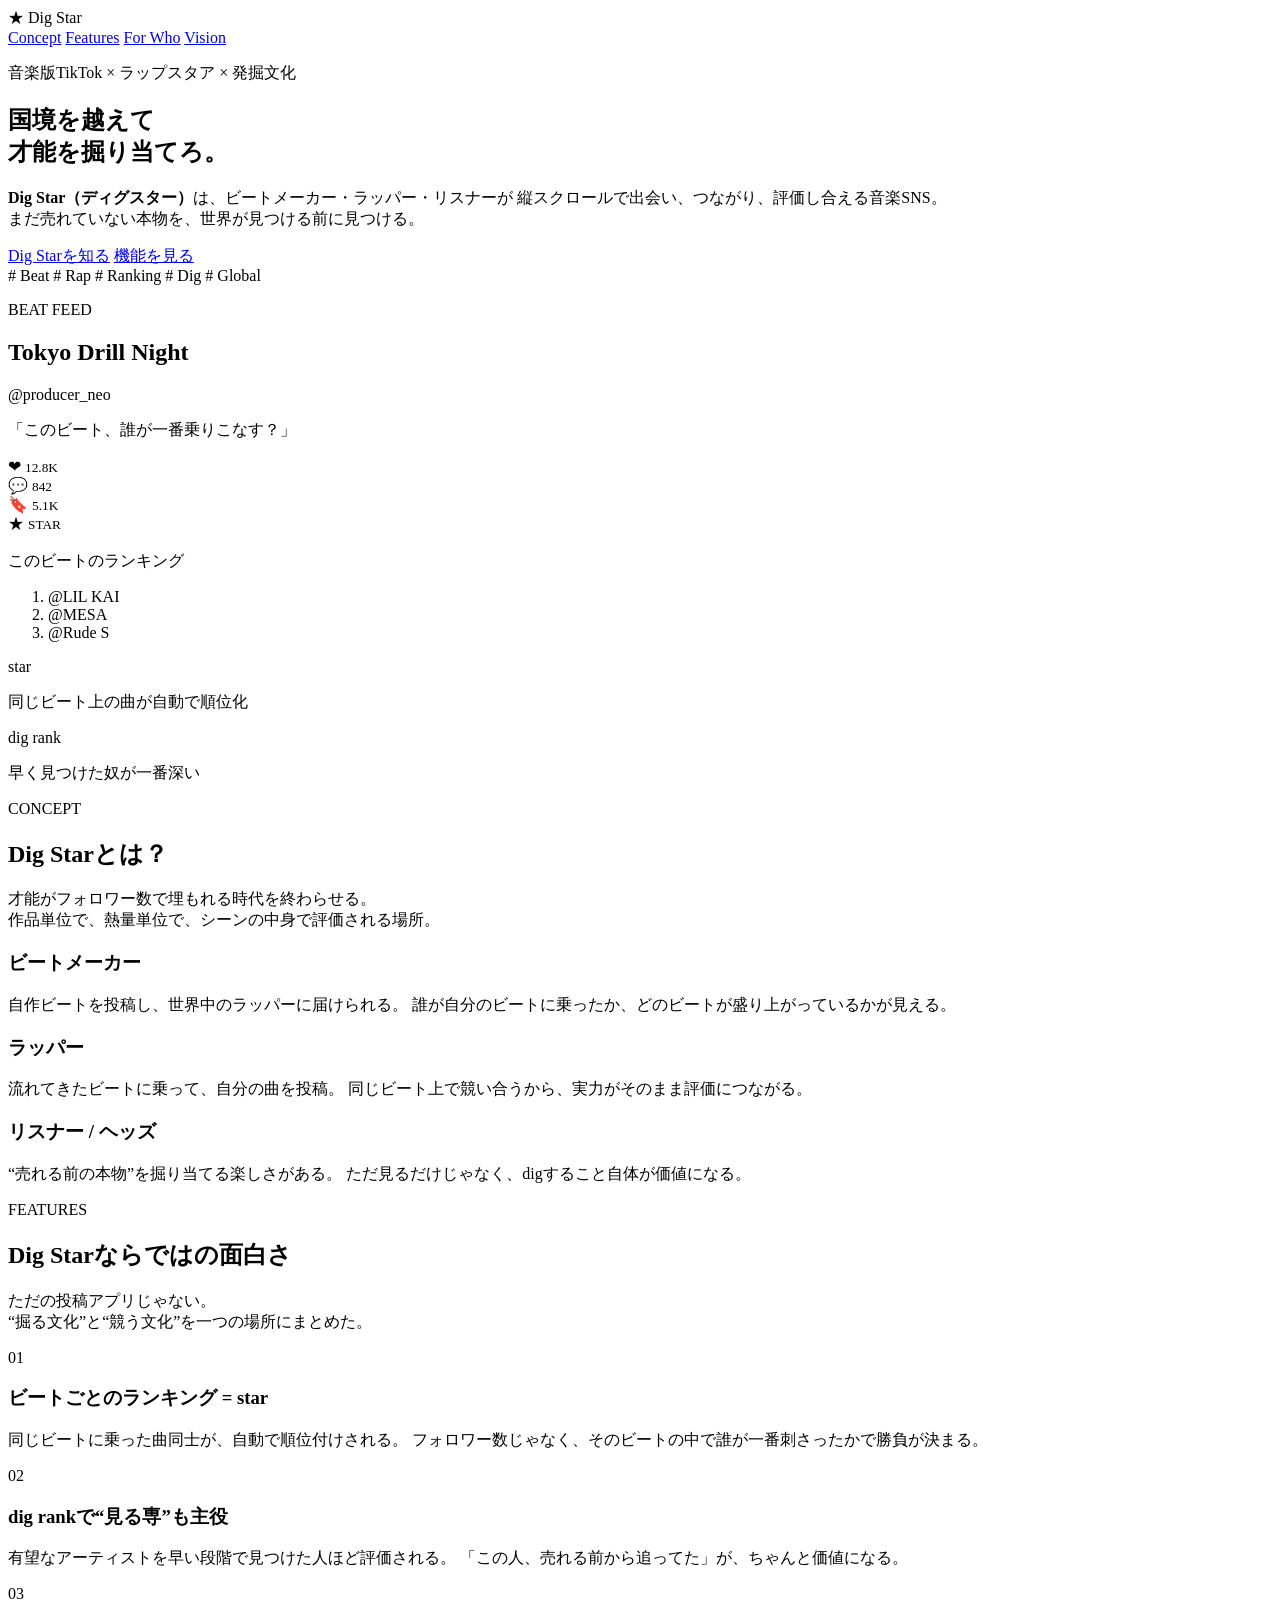
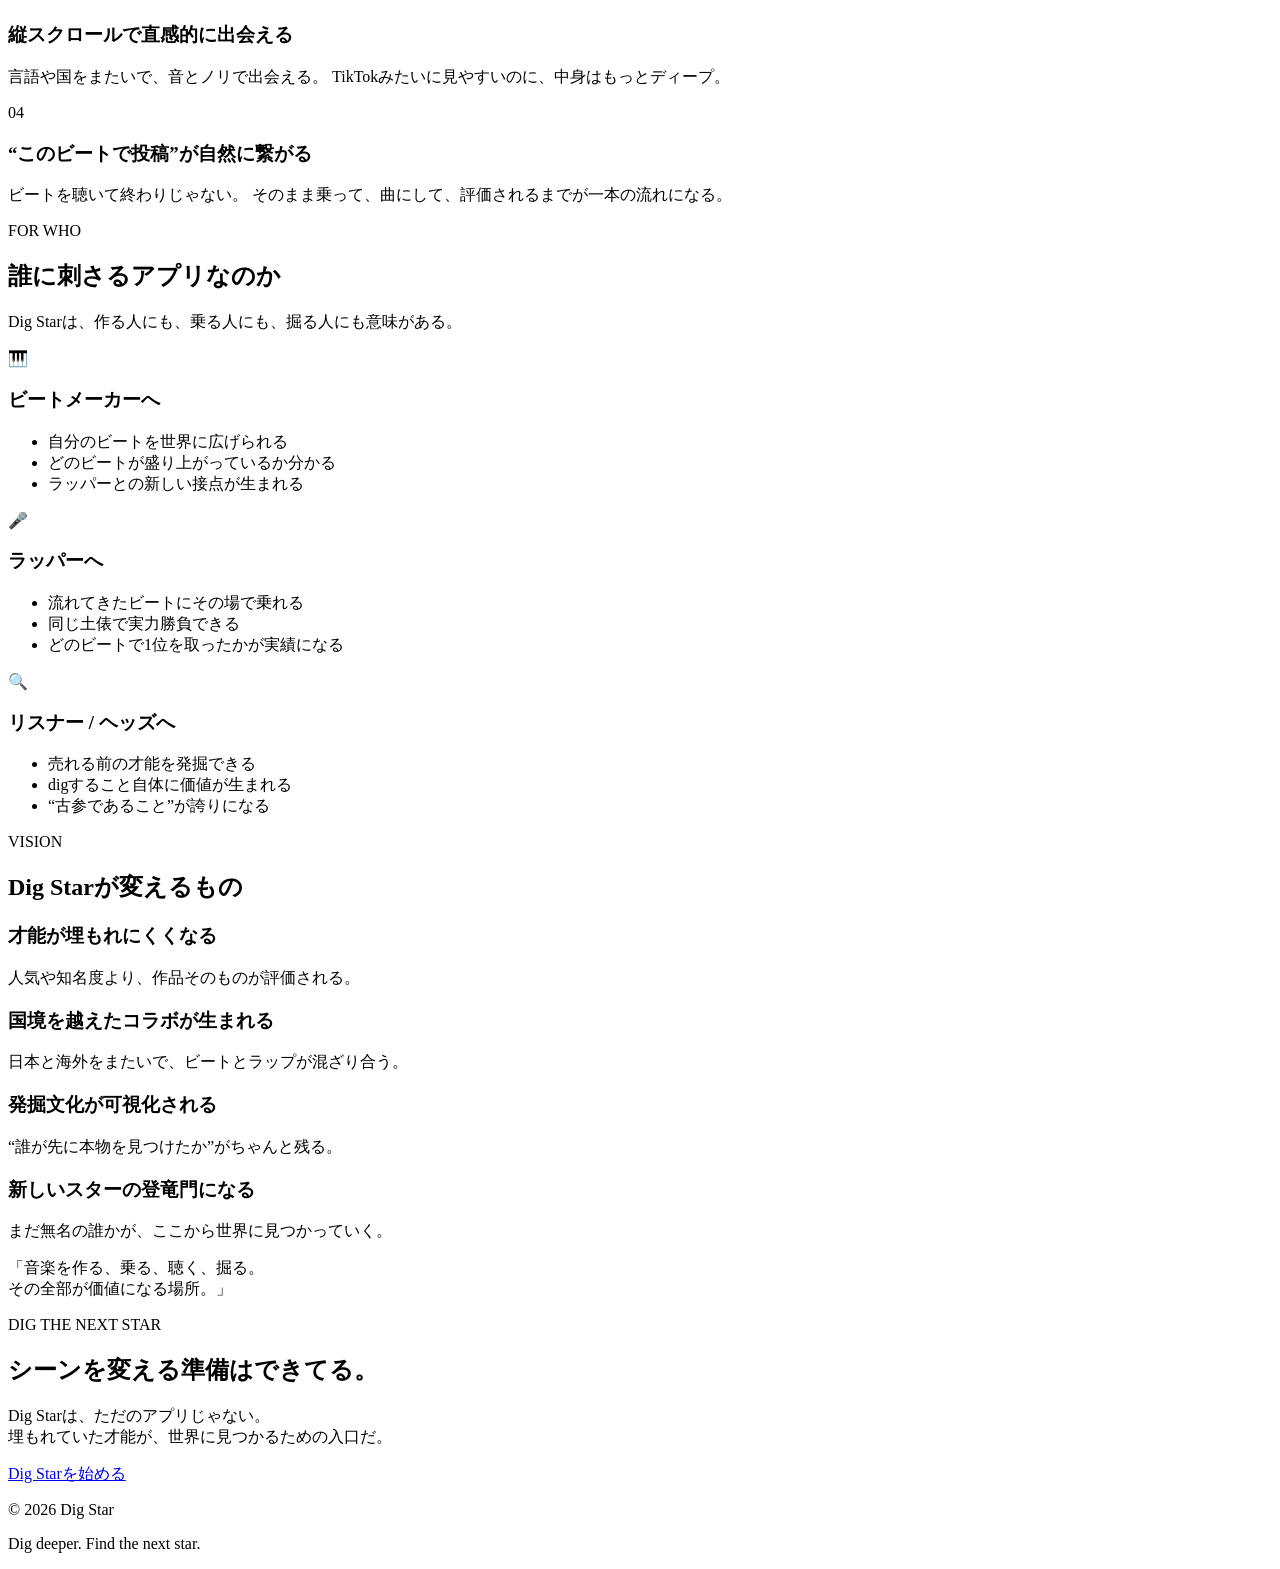
==== index.html @ 6fb7991d "Rename index to index.html" ====
<!DOCTYPE html>
<html lang="ja">
<head>
  <!-- 文字化け防止 -->
  <meta charset="UTF-8">

  <!-- スマホ表示をきれいにするためのおまじない -->
  <meta name="viewport" content="width=device-width, initial-scale=1.0">

  <!-- ブラウザのタブに表示されるタイトル -->
  <title>Dig Star | 才能を掘り当てる音楽SNS</title>

  <!-- 外部CSSファイルの読み込み -->
  <link rel="stylesheet" href="style.css">
</head>
<body>
  <!-- =========================
       背景の装飾
  ========================== -->
  <div class="background-glow glow-1"></div>
  <div class="background-glow glow-2"></div>
  <div class="background-grid"></div>

  <!-- =========================
       ヘッダー
  ========================== -->
  <header class="site-header">
    <div class="container header-inner">
      <div class="logo">
        <span class="logo-mark">★</span>
        <span class="logo-text">Dig Star</span>
      </div>

      <nav class="nav">
        <a href="#concept">Concept</a>
        <a href="#features">Features</a>
        <a href="#users">For Who</a>
        <a href="#vision">Vision</a>
      </nav>
    </div>
  </header>

  <!-- =========================
       メインビジュアル
  ========================== -->
  <main>
    <section class="hero">
      <div class="container hero-inner">
        <div class="hero-text">
          <p class="eyebrow">音楽版TikTok × ラップスタア × 発掘文化</p>

          <h1>
            国境を越えて<br>
            才能を掘り当てろ。
          </h1>

          <p class="hero-description">
            <strong>Dig Star（ディグスター）</strong>は、ビートメーカー・ラッパー・リスナーが
            縦スクロールで出会い、つながり、評価し合える音楽SNS。<br>
            まだ売れていない本物を、世界が見つける前に見つける。
          </p>

          <div class="hero-buttons">
            <a href="#concept" class="btn btn-primary">Dig Starを知る</a>
            <a href="#features" class="btn btn-secondary">機能を見る</a>
          </div>

          <div class="hero-tags">
            <span># Beat</span>
            <span># Rap</span>
            <span># Ranking</span>
            <span># Dig</span>
            <span># Global</span>
          </div>
        </div>

        <div class="hero-visual">
          <div class="phone">
            <div class="phone-top"></div>

            <div class="phone-screen">
              <div class="mock-video">
                <div class="mock-video-overlay"></div>

                <div class="mock-left">
                  <p class="mock-label">BEAT FEED</p>
                  <h2>Tokyo Drill Night</h2>
                  <p class="mock-user">@producer_neo</p>
                  <p class="mock-caption">
                    「このビート、誰が一番乗りこなす？」
                  </p>
                </div>

                <div class="mock-right">
                  <div class="mock-icon">
                    <span>❤</span>
                    <small>12.8K</small>
                  </div>
                  <div class="mock-icon">
                    <span>💬</span>
                    <small>842</small>
                  </div>
                  <div class="mock-icon">
                    <span>🔖</span>
                    <small>5.1K</small>
                  </div>
                  <div class="mock-icon rank-icon">
                    <span>★</span>
                    <small>STAR</small>
                  </div>
                </div>

                <div class="mock-bottom-card">
                  <p class="bottom-card-title">このビートのランキング</p>
                  <ol>
                    <li>@LIL KAI</li>
                    <li>@MESA</li>
                    <li>@Rude S</li>
                  </ol>
                </div>
              </div>
            </div>
          </div>

          <div class="floating-card floating-card-1">
            <p class="floating-title">star</p>
            <p class="floating-text">
              同じビート上の曲が自動で順位化
            </p>
          </div>

          <div class="floating-card floating-card-2">
            <p class="floating-title">dig rank</p>
            <p class="floating-text">
              早く見つけた奴が一番深い
            </p>
          </div>
        </div>
      </div>
    </section>

    <!-- =========================
         コンセプト
    ========================== -->
    <section class="section" id="concept">
      <div class="container">
        <div class="section-heading">
          <p class="section-kicker">CONCEPT</p>
          <h2>Dig Starとは？</h2>
          <p>
            才能がフォロワー数で埋もれる時代を終わらせる。<br>
            作品単位で、熱量単位で、シーンの中身で評価される場所。
          </p>
        </div>

        <div class="concept-grid">
          <article class="card">
            <h3>ビートメーカー</h3>
            <p>
              自作ビートを投稿し、世界中のラッパーに届けられる。
              誰が自分のビートに乗ったか、どのビートが盛り上がっているかが見える。
            </p>
          </article>

          <article class="card">
            <h3>ラッパー</h3>
            <p>
              流れてきたビートに乗って、自分の曲を投稿。
              同じビート上で競い合うから、実力がそのまま評価につながる。
            </p>
          </article>

          <article class="card">
            <h3>リスナー / ヘッズ</h3>
            <p>
              “売れる前の本物”を掘り当てる楽しさがある。
              ただ見るだけじゃなく、digすること自体が価値になる。
            </p>
          </article>
        </div>
      </div>
    </section>

    <!-- =========================
         強み
    ========================== -->
    <section class="section section-dark" id="features">
      <div class="container">
        <div class="section-heading">
          <p class="section-kicker">FEATURES</p>
          <h2>Dig Starならではの面白さ</h2>
          <p>
            ただの投稿アプリじゃない。<br>
            “掘る文化”と“競う文化”を一つの場所にまとめた。
          </p>
        </div>

        <div class="feature-list">
          <article class="feature-card">
            <div class="feature-number">01</div>
            <h3>ビートごとのランキング = star</h3>
            <p>
              同じビートに乗った曲同士が、自動で順位付けされる。
              フォロワー数じゃなく、そのビートの中で誰が一番刺さったかで勝負が決まる。
            </p>
          </article>

          <article class="feature-card">
            <div class="feature-number">02</div>
            <h3>dig rankで“見る専”も主役</h3>
            <p>
              有望なアーティストを早い段階で見つけた人ほど評価される。
              「この人、売れる前から追ってた」が、ちゃんと価値になる。
            </p>
          </article>

          <article class="feature-card">
            <div class="feature-number">03</div>
            <h3>縦スクロールで直感的に出会える</h3>
            <p>
              言語や国をまたいで、音とノリで出会える。
              TikTokみたいに見やすいのに、中身はもっとディープ。
            </p>
          </article>

          <article class="feature-card">
            <div class="feature-number">04</div>
            <h3>“このビートで投稿”が自然に繋がる</h3>
            <p>
              ビートを聴いて終わりじゃない。
              そのまま乗って、曲にして、評価されるまでが一本の流れになる。
            </p>
          </article>
        </div>
      </div>
    </section>

    <!-- =========================
         ユーザー別訴求
    ========================== -->
    <section class="section" id="users">
      <div class="container">
        <div class="section-heading">
          <p class="section-kicker">FOR WHO</p>
          <h2>誰に刺さるアプリなのか</h2>
          <p>
            Dig Starは、作る人にも、乗る人にも、掘る人にも意味がある。
          </p>
        </div>

        <div class="user-panels">
          <article class="user-panel">
            <span class="user-icon">🎹</span>
            <h3>ビートメーカーへ</h3>
            <ul>
              <li>自分のビートを世界に広げられる</li>
              <li>どのビートが盛り上がっているか分かる</li>
              <li>ラッパーとの新しい接点が生まれる</li>
            </ul>
          </article>

          <article class="user-panel">
            <span class="user-icon">🎤</span>
            <h3>ラッパーへ</h3>
            <ul>
              <li>流れてきたビートにその場で乗れる</li>
              <li>同じ土俵で実力勝負できる</li>
              <li>どのビートで1位を取ったかが実績になる</li>
            </ul>
          </article>

          <article class="user-panel">
            <span class="user-icon">🔍</span>
            <h3>リスナー / ヘッズへ</h3>
            <ul>
              <li>売れる前の才能を発掘できる</li>
              <li>digすること自体に価値が生まれる</li>
              <li>“古参であること”が誇りになる</li>
            </ul>
          </article>
        </div>
      </div>
    </section>

    <!-- =========================
         可能性
    ========================== -->
    <section class="section section-accent" id="vision">
      <div class="container">
        <div class="section-heading">
          <p class="section-kicker">VISION</p>
          <h2>Dig Starが変えるもの</h2>
        </div>

        <div class="vision-grid">
          <div class="vision-box">
            <h3>才能が埋もれにくくなる</h3>
            <p>
              人気や知名度より、作品そのものが評価される。
            </p>
          </div>

          <div class="vision-box">
            <h3>国境を越えたコラボが生まれる</h3>
            <p>
              日本と海外をまたいで、ビートとラップが混ざり合う。
            </p>
          </div>

          <div class="vision-box">
            <h3>発掘文化が可視化される</h3>
            <p>
              “誰が先に本物を見つけたか”がちゃんと残る。
            </p>
          </div>

          <div class="vision-box">
            <h3>新しいスターの登竜門になる</h3>
            <p>
              まだ無名の誰かが、ここから世界に見つかっていく。
            </p>
          </div>
        </div>

        <div class="quote-box">
          <p class="quote-text">
            「音楽を作る、乗る、聴く、掘る。<br>
            その全部が価値になる場所。」
          </p>
        </div>
      </div>
    </section>

    <!-- =========================
         最後の訴求
    ========================== -->
    <section class="section final-cta">
      <div class="container final-cta-inner">
        <p class="section-kicker">DIG THE NEXT STAR</p>
        <h2>シーンを変える準備はできてる。</h2>
        <p>
          Dig Starは、ただのアプリじゃない。<br>
          埋もれていた才能が、世界に見つかるための入口だ。
        </p>

        <a href="#" class="btn btn-primary btn-large">Dig Starを始める</a>
      </div>
    </section>
  </main>

  <!-- =========================
       フッター
  ========================== -->
  <footer class="site-footer">
    <div class="container footer-inner">
      <p>© 2026 Dig Star</p>
      <p>Dig deeper. Find the next star.</p>
    </div>
  </footer>
</body>
</html>
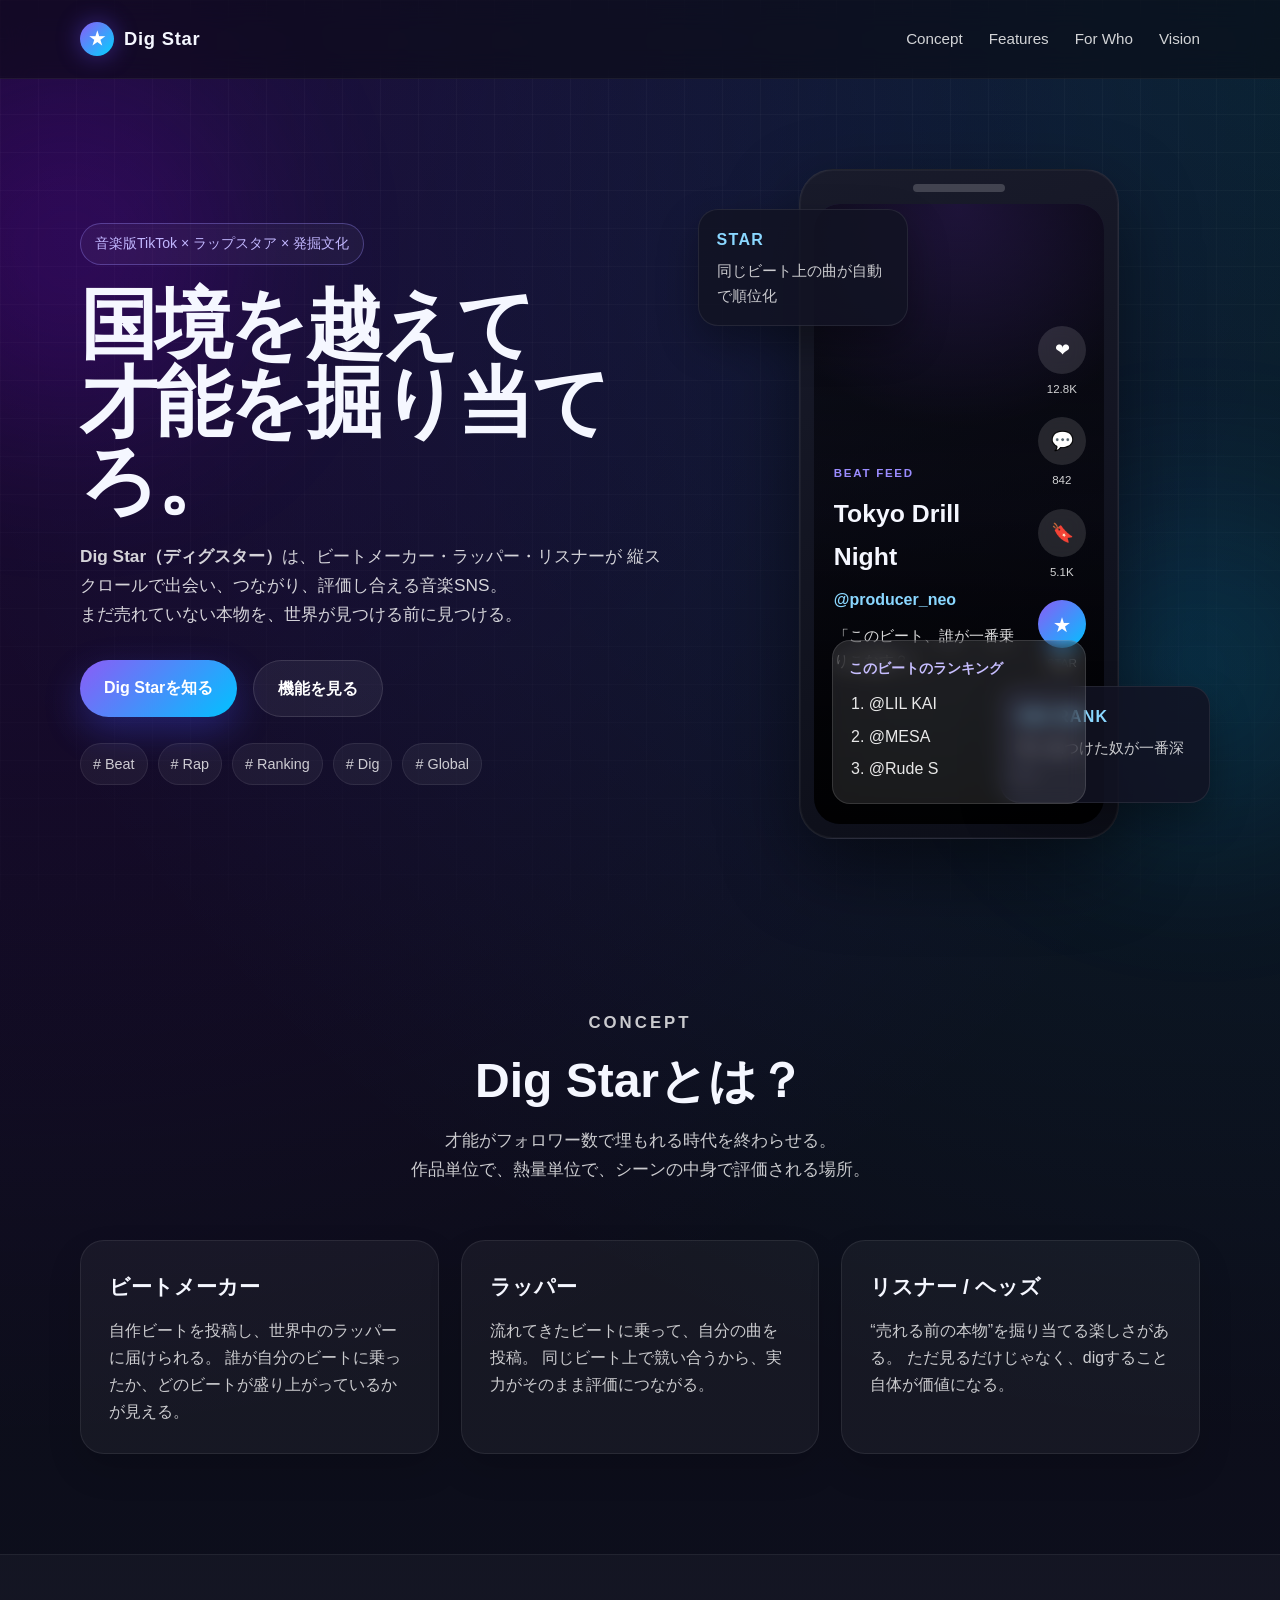
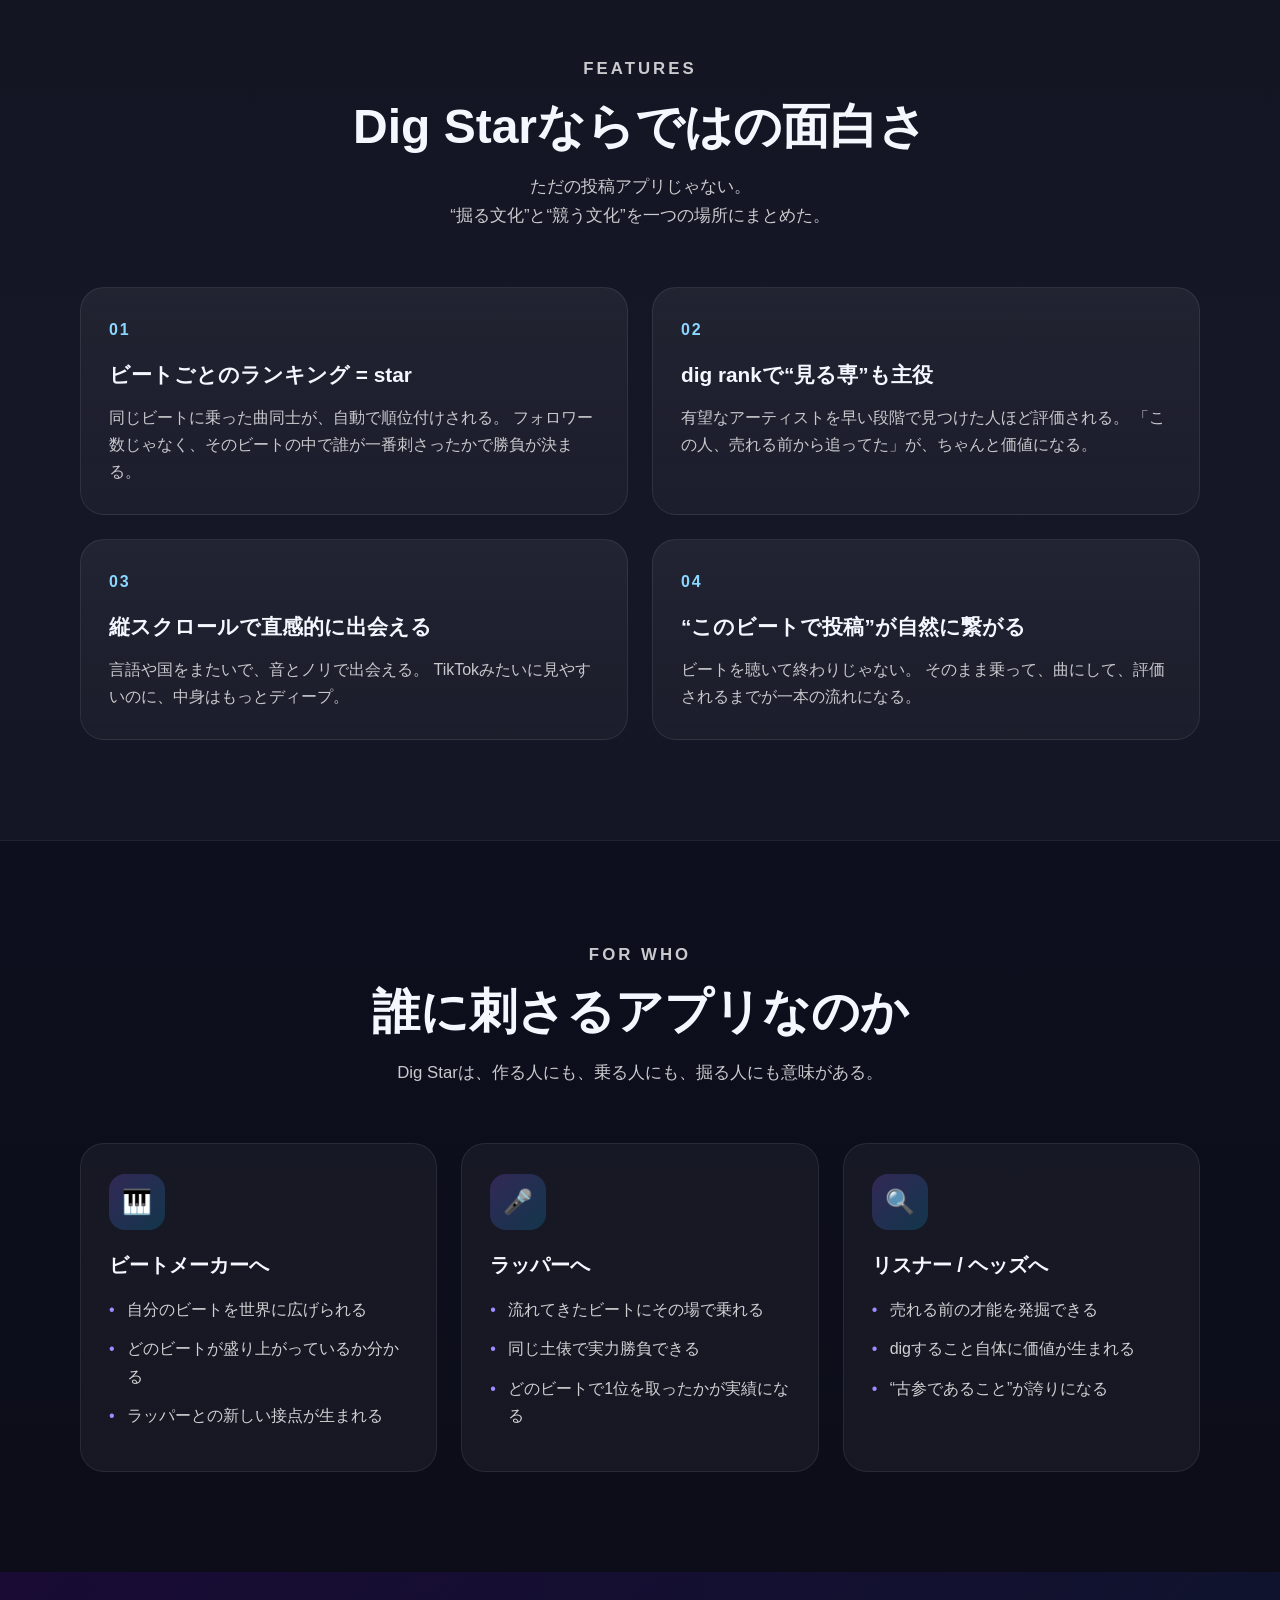
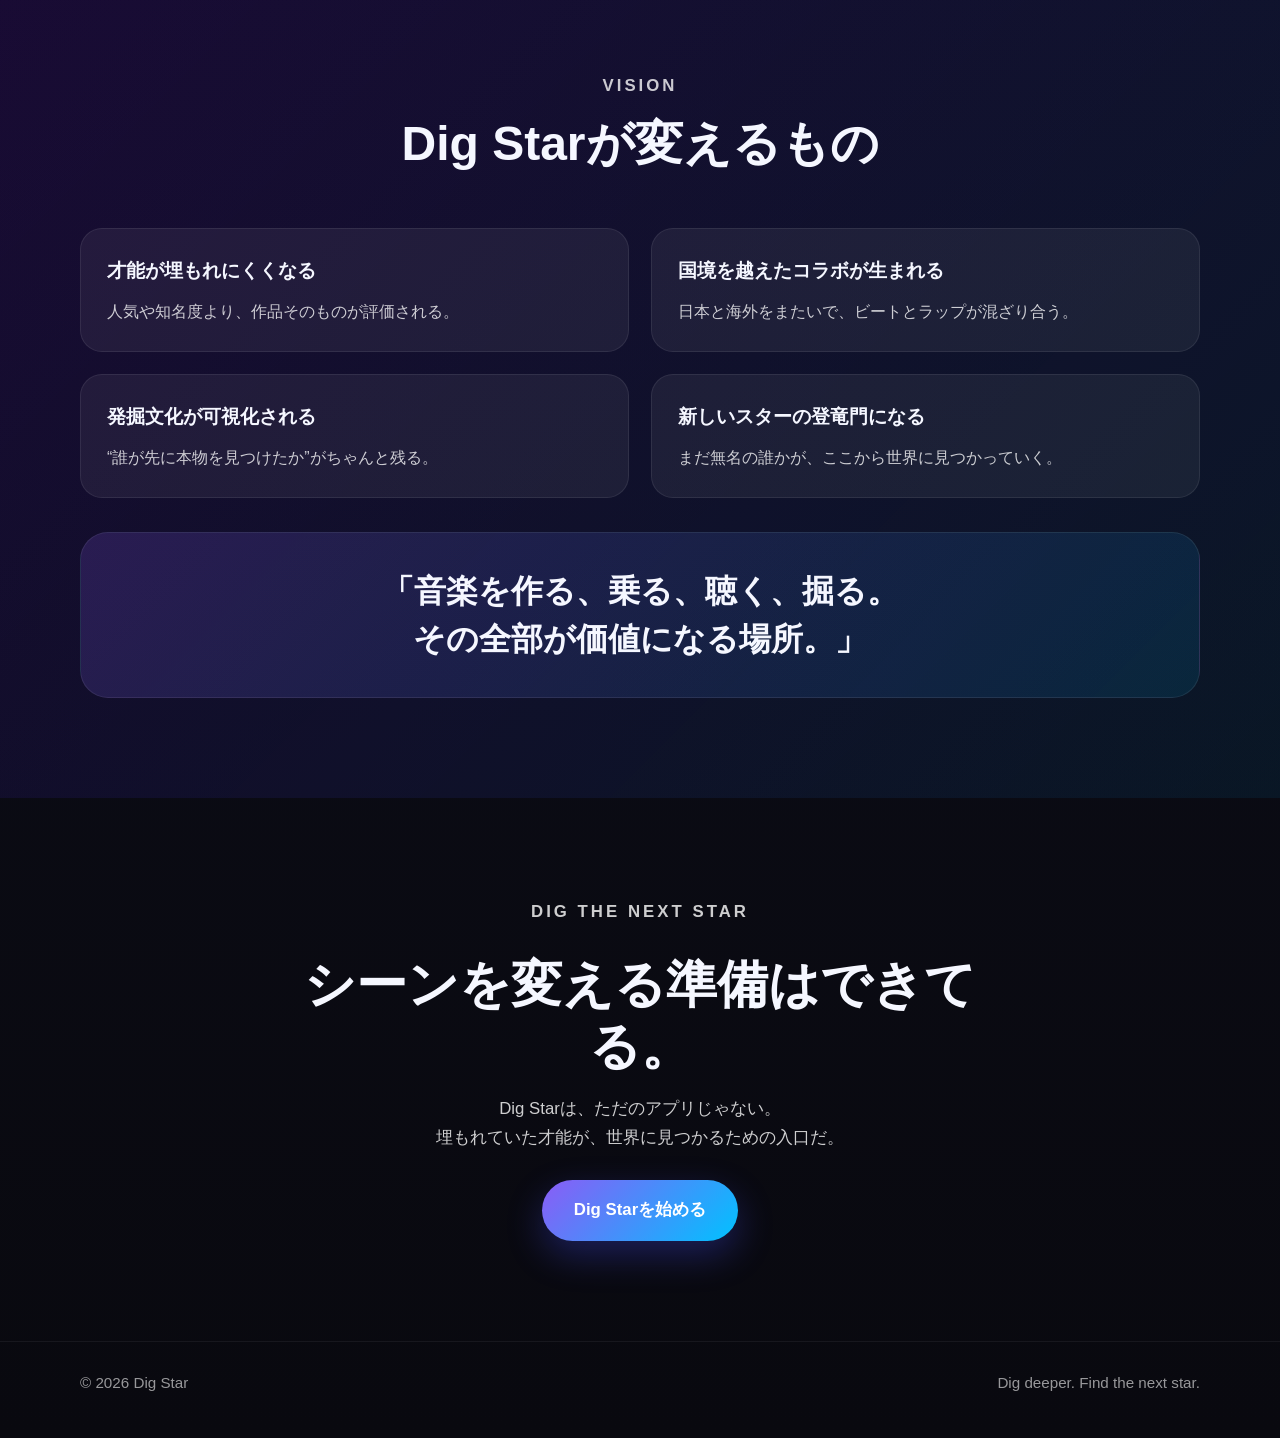
==== commit e0ecb261: "Update stylesheet link to digstar.css" ====
--- a/index.html
+++ b/index.html
@@ -11,7 +11,7 @@
   <title>Dig Star | 才能を掘り当てる音楽SNS</title>
 
   <!-- 外部CSSファイルの読み込み -->
-  <link rel="stylesheet" href="style.css">
+  <link rel="stylesheet" href="./css/digstar.css">
 </head>
 <body>
   <!-- =========================
--- a/css/digstar.css
+++ b/css/digstar.css
@@ -0,0 +1,728 @@
+/* =========================
+   基本設定
+========================= */
+* {
+  margin: 0;
+  padding: 0;
+  box-sizing: border-box;
+}
+
+html {
+  scroll-behavior: smooth;
+}
+
+body {
+  font-family: "Hiragino Sans", "Yu Gothic", "Meiryo", sans-serif;
+  background:
+    radial-gradient(circle at top left, rgba(128, 0, 255, 0.18), transparent 30%),
+    radial-gradient(circle at top right, rgba(0, 200, 255, 0.14), transparent 30%),
+    linear-gradient(180deg, #09090f 0%, #0e1020 45%, #09090f 100%);
+  color: #f5f7ff;
+  line-height: 1.7;
+  overflow-x: hidden;
+  position: relative;
+}
+
+/* =========================
+   背景演出
+========================= */
+.background-glow {
+  position: fixed;
+  border-radius: 50%;
+  filter: blur(90px);
+  opacity: 0.5;
+  z-index: -3;
+}
+
+.glow-1 {
+  width: 340px;
+  height: 340px;
+  background: rgba(149, 0, 255, 0.35);
+  top: 80px;
+  left: -100px;
+}
+
+.glow-2 {
+  width: 320px;
+  height: 320px;
+  background: rgba(0, 183, 255, 0.28);
+  bottom: 70px;
+  right: -80px;
+}
+
+.background-grid {
+  position: fixed;
+  inset: 0;
+  background-image:
+    linear-gradient(rgba(255, 255, 255, 0.03) 1px, transparent 1px),
+    linear-gradient(90deg, rgba(255, 255, 255, 0.03) 1px, transparent 1px);
+  background-size: 38px 38px;
+  mask-image: linear-gradient(to bottom, rgba(0, 0, 0, 0.95), rgba(0, 0, 0, 0.35));
+  z-index: -4;
+}
+
+/* =========================
+   共通レイアウト
+========================= */
+.container {
+  width: min(1120px, 92%);
+  margin: 0 auto;
+}
+
+.section {
+  padding: 100px 0;
+}
+
+.section-dark {
+  background: rgba(255, 255, 255, 0.03);
+  border-top: 1px solid rgba(255, 255, 255, 0.06);
+  border-bottom: 1px solid rgba(255, 255, 255, 0.06);
+}
+
+.section-accent {
+  background:
+    linear-gradient(135deg, rgba(125, 0, 255, 0.12), rgba(0, 166, 255, 0.08));
+}
+
+.section-heading {
+  text-align: center;
+  max-width: 760px;
+  margin: 0 auto 56px;
+}
+
+.section-kicker {
+  color: #9b8cff;
+  font-weight: 700;
+  letter-spacing: 0.18em;
+  font-size: 0.8rem;
+  text-transform: uppercase;
+  margin-bottom: 14px;
+}
+
+.section-heading h2 {
+  font-size: clamp(2rem, 4vw, 3rem);
+  line-height: 1.2;
+  margin-bottom: 18px;
+}
+
+.section-heading p {
+  color: rgba(255, 255, 255, 0.78);
+  font-size: 1.05rem;
+}
+
+/* =========================
+   ヘッダー
+========================= */
+.site-header {
+  position: sticky;
+  top: 0;
+  z-index: 100;
+  backdrop-filter: blur(14px);
+  background: rgba(10, 10, 18, 0.55);
+  border-bottom: 1px solid rgba(255, 255, 255, 0.06);
+}
+
+.header-inner {
+  min-height: 78px;
+  display: flex;
+  align-items: center;
+  justify-content: space-between;
+}
+
+.logo {
+  display: flex;
+  align-items: center;
+  gap: 10px;
+  font-weight: 800;
+}
+
+.logo-mark {
+  display: inline-flex;
+  align-items: center;
+  justify-content: center;
+  width: 34px;
+  height: 34px;
+  border-radius: 50%;
+  background: linear-gradient(135deg, #8b5cf6, #00d4ff);
+  color: white;
+  box-shadow: 0 0 24px rgba(104, 76, 255, 0.45);
+}
+
+.logo-text {
+  font-size: 1.15rem;
+  letter-spacing: 0.04em;
+}
+
+.nav {
+  display: flex;
+  gap: 26px;
+}
+
+.nav a {
+  color: rgba(255, 255, 255, 0.82);
+  text-decoration: none;
+  font-size: 0.95rem;
+  transition: 0.25s ease;
+}
+
+.nav a:hover {
+  color: #ffffff;
+  text-shadow: 0 0 10px rgba(255, 255, 255, 0.35);
+}
+
+/* =========================
+   ヒーロー
+========================= */
+.hero {
+  padding: 90px 0 70px;
+  min-height: 92vh;
+  display: flex;
+  align-items: center;
+}
+
+.hero-inner {
+  display: grid;
+  grid-template-columns: 1.1fr 0.9fr;
+  gap: 48px;
+  align-items: center;
+}
+
+.eyebrow {
+  display: inline-block;
+  padding: 8px 14px;
+  margin-bottom: 20px;
+  border: 1px solid rgba(155, 140, 255, 0.35);
+  background: rgba(255, 255, 255, 0.04);
+  color: #c2b7ff;
+  border-radius: 999px;
+  font-size: 0.88rem;
+}
+
+.hero h1 {
+  font-size: clamp(2.8rem, 6vw, 5.2rem);
+  line-height: 1.02;
+  letter-spacing: -0.03em;
+  margin-bottom: 22px;
+}
+
+.hero-description {
+  max-width: 620px;
+  color: rgba(255, 255, 255, 0.82);
+  font-size: 1.08rem;
+  margin-bottom: 30px;
+}
+
+.hero-buttons {
+  display: flex;
+  gap: 16px;
+  flex-wrap: wrap;
+  margin-bottom: 26px;
+}
+
+.hero-tags {
+  display: flex;
+  flex-wrap: wrap;
+  gap: 10px;
+}
+
+.hero-tags span {
+  padding: 8px 12px;
+  border-radius: 999px;
+  background: rgba(255, 255, 255, 0.05);
+  color: rgba(255, 255, 255, 0.78);
+  font-size: 0.9rem;
+  border: 1px solid rgba(255, 255, 255, 0.08);
+}
+
+/* =========================
+   ボタン
+========================= */
+.btn {
+  display: inline-block;
+  text-decoration: none;
+  font-weight: 700;
+  border-radius: 999px;
+  transition: transform 0.25s ease, box-shadow 0.25s ease, opacity 0.25s ease;
+}
+
+.btn:hover {
+  transform: translateY(-2px);
+}
+
+.btn-primary {
+  padding: 14px 24px;
+  color: #fff;
+  background: linear-gradient(135deg, #8b5cf6, #00c2ff);
+  box-shadow: 0 14px 36px rgba(70, 80, 255, 0.3);
+}
+
+.btn-primary:hover {
+  box-shadow: 0 18px 42px rgba(70, 80, 255, 0.42);
+}
+
+.btn-secondary {
+  padding: 14px 24px;
+  color: #fff;
+  background: rgba(255, 255, 255, 0.06);
+  border: 1px solid rgba(255, 255, 255, 0.12);
+}
+
+.btn-large {
+  padding: 16px 32px;
+  font-size: 1.05rem;
+}
+
+/* =========================
+   スマホ風ビジュアル
+========================= */
+.hero-visual {
+  position: relative;
+  display: flex;
+  justify-content: center;
+  align-items: center;
+}
+
+.phone {
+  width: 320px;
+  max-width: 100%;
+  padding: 14px;
+  border-radius: 34px;
+  background: linear-gradient(160deg, #191b2b, #0c0e18);
+  border: 1px solid rgba(255, 255, 255, 0.08);
+  box-shadow:
+    0 30px 80px rgba(0, 0, 0, 0.48),
+    0 0 0 1px rgba(255, 255, 255, 0.04) inset;
+  position: relative;
+}
+
+.phone-top {
+  width: 92px;
+  height: 8px;
+  border-radius: 999px;
+  background: rgba(255, 255, 255, 0.18);
+  margin: 0 auto 12px;
+}
+
+.phone-screen {
+  border-radius: 26px;
+  overflow: hidden;
+  min-height: 620px;
+  background: linear-gradient(180deg, #1d1f30, #0e1020);
+}
+
+.mock-video {
+  position: relative;
+  height: 620px;
+  background:
+    linear-gradient(180deg, rgba(11, 13, 26, 0.1), rgba(4, 4, 10, 0.92)),
+    radial-gradient(circle at top, rgba(134, 74, 255, 0.45), transparent 35%),
+    radial-gradient(circle at bottom, rgba(0, 193, 255, 0.25), transparent 26%),
+    linear-gradient(135deg, #15172a, #090a14);
+}
+
+.mock-video-overlay {
+  position: absolute;
+  inset: 0;
+  background:
+    linear-gradient(to top, rgba(0, 0, 0, 0.85), rgba(0, 0, 0, 0.15) 50%, rgba(0, 0, 0, 0.55));
+}
+
+.mock-left,
+.mock-right,
+.mock-bottom-card {
+  position: absolute;
+  z-index: 2;
+}
+
+.mock-left {
+  left: 20px;
+  bottom: 150px;
+  width: 65%;
+}
+
+.mock-label {
+  color: #9b8cff;
+  font-size: 0.72rem;
+  font-weight: 800;
+  letter-spacing: 0.15em;
+  margin-bottom: 10px;
+}
+
+.mock-left h2 {
+  font-size: 1.55rem;
+  margin-bottom: 8px;
+}
+
+.mock-user {
+  color: #8ad7ff;
+  font-weight: 700;
+  margin-bottom: 10px;
+}
+
+.mock-caption {
+  font-size: 0.94rem;
+  color: rgba(255, 255, 255, 0.86);
+}
+
+.mock-right {
+  right: 18px;
+  bottom: 150px;
+  display: flex;
+  flex-direction: column;
+  gap: 18px;
+  align-items: center;
+}
+
+.mock-icon {
+  display: flex;
+  flex-direction: column;
+  align-items: center;
+  gap: 6px;
+  color: white;
+}
+
+.mock-icon span {
+  width: 48px;
+  height: 48px;
+  border-radius: 50%;
+  display: grid;
+  place-items: center;
+  font-size: 1.15rem;
+  background: rgba(255, 255, 255, 0.12);
+  backdrop-filter: blur(8px);
+}
+
+.mock-icon small {
+  font-size: 0.72rem;
+  color: rgba(255, 255, 255, 0.82);
+}
+
+.rank-icon span {
+  background: linear-gradient(135deg, #8b5cf6, #00c2ff);
+}
+
+.mock-bottom-card {
+  left: 18px;
+  right: 18px;
+  bottom: 20px;
+  padding: 16px;
+  border-radius: 18px;
+  background: rgba(255, 255, 255, 0.1);
+  border: 1px solid rgba(255, 255, 255, 0.12);
+  backdrop-filter: blur(10px);
+}
+
+.bottom-card-title {
+  font-size: 0.88rem;
+  font-weight: 800;
+  margin-bottom: 10px;
+  color: #c7beff;
+}
+
+.mock-bottom-card ol {
+  padding-left: 20px;
+  color: rgba(255, 255, 255, 0.9);
+}
+
+.mock-bottom-card li {
+  margin-bottom: 5px;
+}
+
+/* =========================
+   浮いてる説明カード
+========================= */
+.floating-card {
+  position: absolute;
+  max-width: 210px;
+  padding: 16px 18px;
+  border-radius: 20px;
+  background: rgba(18, 19, 35, 0.86);
+  border: 1px solid rgba(255, 255, 255, 0.08);
+  box-shadow: 0 18px 40px rgba(0, 0, 0, 0.32);
+}
+
+.floating-card-1 {
+  top: 40px;
+  left: -20px;
+}
+
+.floating-card-2 {
+  right: -10px;
+  bottom: 36px;
+}
+
+.floating-title {
+  color: #8ad7ff;
+  font-weight: 800;
+  text-transform: uppercase;
+  letter-spacing: 0.08em;
+  margin-bottom: 6px;
+}
+
+.floating-text {
+  color: rgba(255, 255, 255, 0.78);
+  font-size: 0.92rem;
+}
+
+/* =========================
+   カード群
+========================= */
+.concept-grid {
+  display: grid;
+  grid-template-columns: repeat(3, 1fr);
+  gap: 22px;
+}
+
+.card {
+  padding: 28px;
+  border-radius: 24px;
+  background: rgba(255, 255, 255, 0.045);
+  border: 1px solid rgba(255, 255, 255, 0.08);
+  box-shadow: 0 16px 34px rgba(0, 0, 0, 0.14);
+}
+
+.card h3 {
+  font-size: 1.3rem;
+  margin-bottom: 12px;
+}
+
+.card p {
+  color: rgba(255, 255, 255, 0.78);
+}
+
+.feature-list {
+  display: grid;
+  grid-template-columns: repeat(2, 1fr);
+  gap: 24px;
+}
+
+.feature-card {
+  padding: 28px;
+  border-radius: 24px;
+  background: linear-gradient(180deg, rgba(255, 255, 255, 0.06), rgba(255, 255, 255, 0.03));
+  border: 1px solid rgba(255, 255, 255, 0.08);
+}
+
+.feature-number {
+  display: inline-block;
+  margin-bottom: 14px;
+  font-weight: 800;
+  color: #8ad7ff;
+  letter-spacing: 0.12em;
+}
+
+.feature-card h3 {
+  font-size: 1.3rem;
+  margin-bottom: 12px;
+}
+
+.feature-card p {
+  color: rgba(255, 255, 255, 0.76);
+}
+
+/* =========================
+   ユーザー別
+========================= */
+.user-panels {
+  display: grid;
+  grid-template-columns: repeat(3, 1fr);
+  gap: 24px;
+}
+
+.user-panel {
+  padding: 30px 28px;
+  border-radius: 24px;
+  background: rgba(255, 255, 255, 0.045);
+  border: 1px solid rgba(255, 255, 255, 0.08);
+}
+
+.user-icon {
+  display: inline-flex;
+  align-items: center;
+  justify-content: center;
+  width: 56px;
+  height: 56px;
+  font-size: 1.5rem;
+  margin-bottom: 18px;
+  border-radius: 16px;
+  background: linear-gradient(135deg, rgba(139, 92, 246, 0.24), rgba(0, 194, 255, 0.18));
+}
+
+.user-panel h3 {
+  margin-bottom: 14px;
+  font-size: 1.25rem;
+}
+
+.user-panel ul {
+  list-style: none;
+}
+
+.user-panel li {
+  color: rgba(255, 255, 255, 0.8);
+  margin-bottom: 12px;
+  position: relative;
+  padding-left: 18px;
+}
+
+.user-panel li::before {
+  content: "•";
+  color: #9b8cff;
+  position: absolute;
+  left: 0;
+}
+
+/* =========================
+   ビジョン
+========================= */
+.vision-grid {
+  display: grid;
+  grid-template-columns: repeat(2, 1fr);
+  gap: 22px;
+  margin-bottom: 34px;
+}
+
+.vision-box {
+  padding: 26px;
+  border-radius: 22px;
+  background: rgba(255, 255, 255, 0.06);
+  border: 1px solid rgba(255, 255, 255, 0.08);
+}
+
+.vision-box h3 {
+  margin-bottom: 10px;
+  font-size: 1.2rem;
+}
+
+.vision-box p {
+  color: rgba(255, 255, 255, 0.78);
+}
+
+.quote-box {
+  text-align: center;
+  padding: 34px 20px;
+  border-radius: 28px;
+  background: linear-gradient(135deg, rgba(139, 92, 246, 0.18), rgba(0, 194, 255, 0.1));
+  border: 1px solid rgba(255, 255, 255, 0.08);
+}
+
+.quote-text {
+  font-size: clamp(1.35rem, 3vw, 2rem);
+  font-weight: 800;
+  line-height: 1.5;
+}
+
+/* =========================
+   最後のCTA
+========================= */
+.final-cta {
+  text-align: center;
+}
+
+.final-cta-inner {
+  max-width: 760px;
+}
+
+.final-cta h2 {
+  font-size: clamp(2rem, 4vw, 3.4rem);
+  line-height: 1.2;
+  margin-bottom: 18px;
+}
+
+.final-cta p {
+  color: rgba(255, 255, 255, 0.8);
+  margin-bottom: 28px;
+  font-size: 1.05rem;
+}
+
+/* =========================
+   フッター
+========================= */
+.site-footer {
+  padding: 28px 0 42px;
+  border-top: 1px solid rgba(255, 255, 255, 0.06);
+}
+
+.footer-inner {
+  display: flex;
+  justify-content: space-between;
+  gap: 20px;
+  color: rgba(255, 255, 255, 0.58);
+  font-size: 0.95rem;
+}
+
+/* =========================
+   レスポンシブ対応
+========================= */
+@media (max-width: 980px) {
+  .hero-inner,
+  .concept-grid,
+  .feature-list,
+  .user-panels,
+  .vision-grid {
+    grid-template-columns: 1fr;
+  }
+
+  .hero {
+    padding-top: 60px;
+  }
+
+  .hero-visual {
+    margin-top: 10px;
+  }
+
+  .floating-card-1 {
+    top: -10px;
+    left: 0;
+  }
+
+  .floating-card-2 {
+    right: 0;
+    bottom: -10px;
+  }
+}
+
+@media (max-width: 760px) {
+  .nav {
+    display: none;
+  }
+
+  .section {
+    padding: 76px 0;
+  }
+
+  .hero h1 {
+    line-height: 1.08;
+  }
+
+  .phone {
+    width: 100%;
+    max-width: 320px;
+  }
+
+  .footer-inner {
+    flex-direction: column;
+    text-align: center;
+  }
+}
+
+@media (max-width: 520px) {
+  .hero-buttons {
+    flex-direction: column;
+    align-items: stretch;
+  }
+
+  .btn {
+    text-align: center;
+  }
+
+  .floating-card {
+    position: static;
+    margin-top: 16px;
+    max-width: 100%;
+  }
+
+  .hero-visual {
+    flex-direction: column;
+    gap: 12px;
+  }
+}
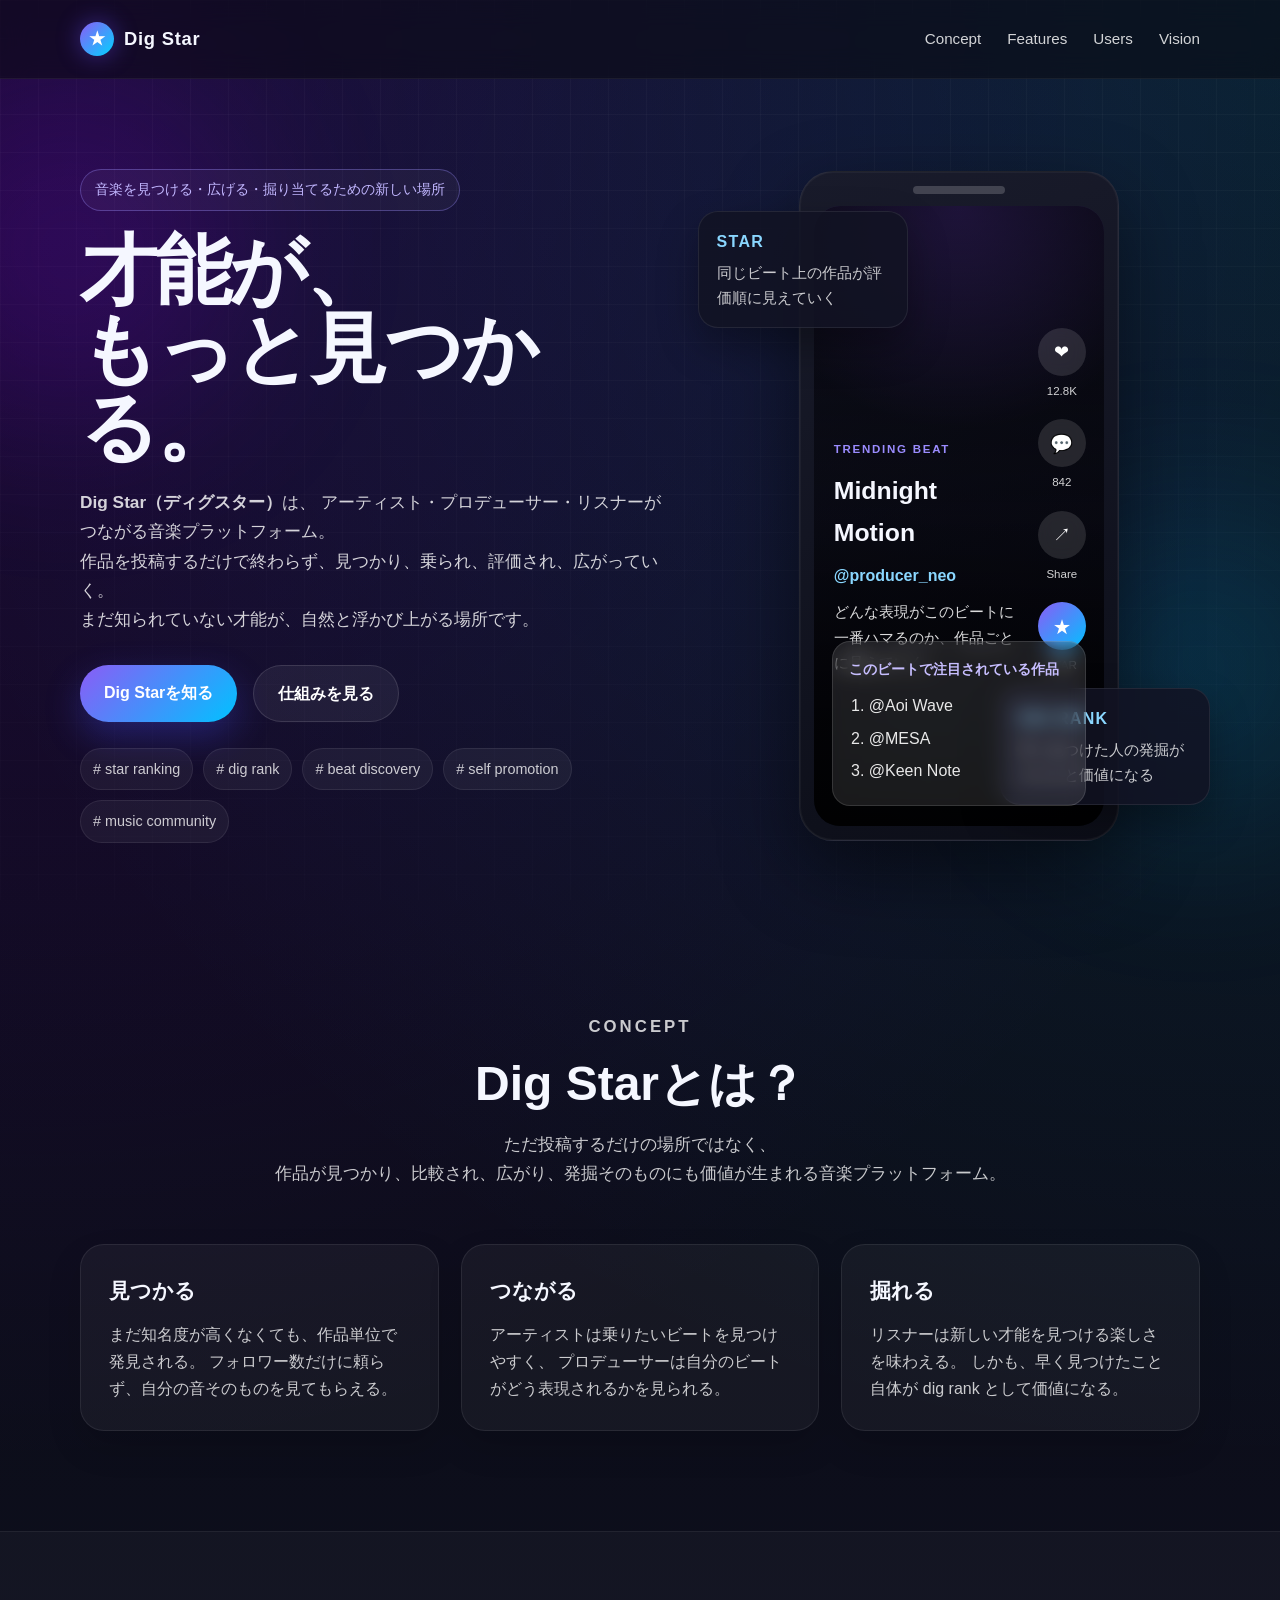
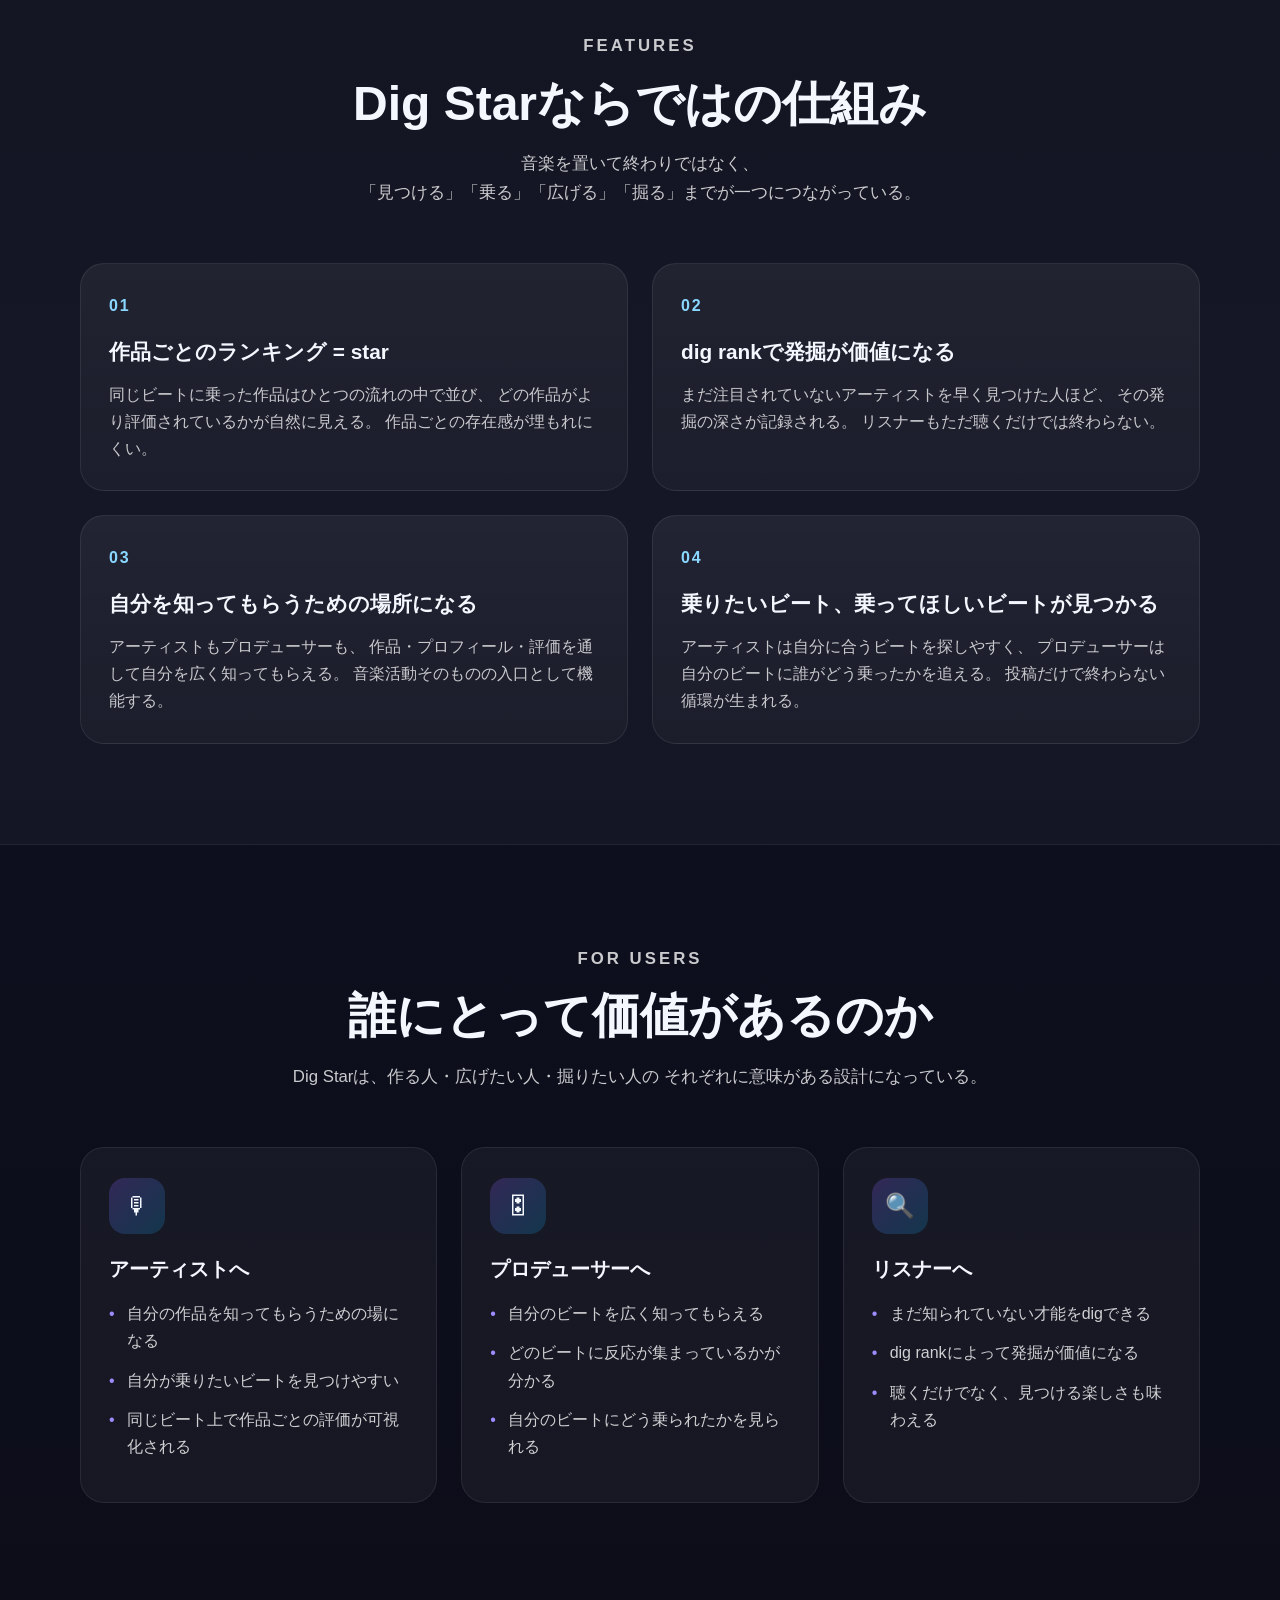
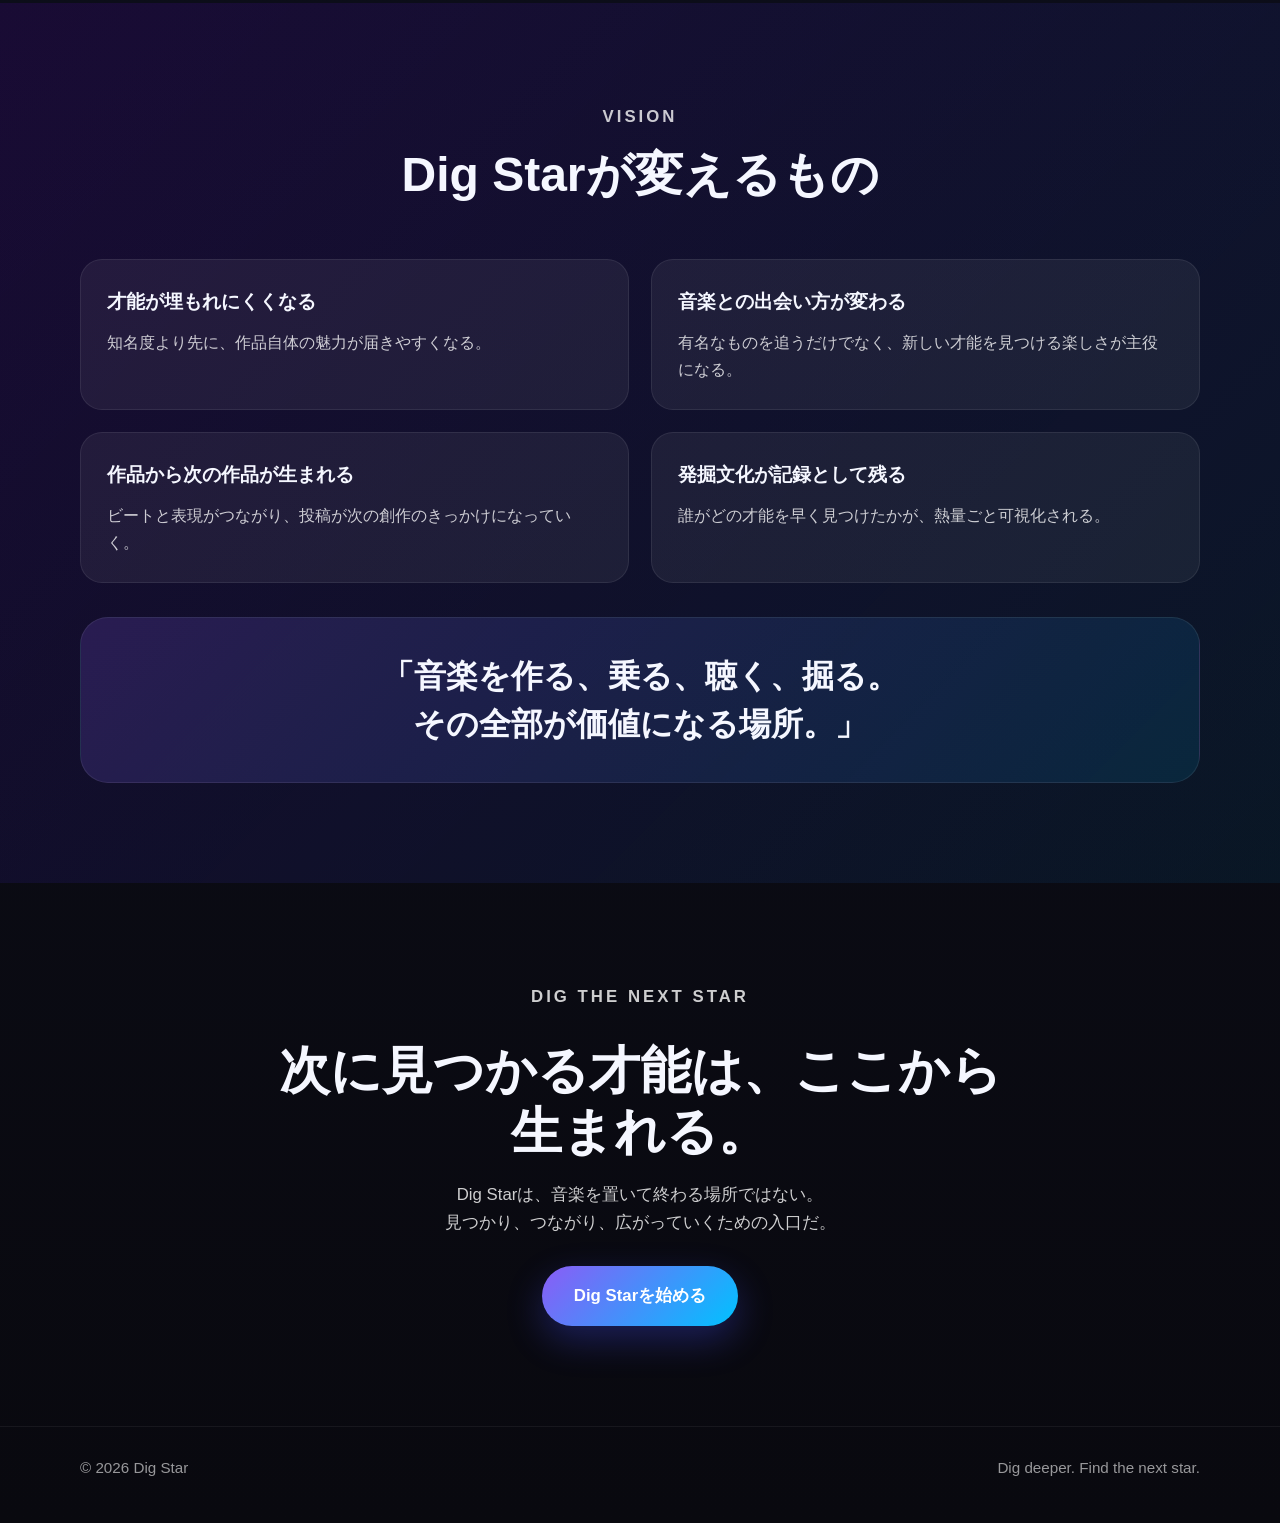
==== commit e7cbed20: "Revise HTML content for clarity and engagement Updated the title and description meta tag in the HTM" ====
--- a/index.html
+++ b/index.html
@@ -1,29 +1,17 @@
 <!DOCTYPE html>
 <html lang="ja">
 <head>
-  <!-- 文字化け防止 -->
   <meta charset="UTF-8">
-
-  <!-- スマホ表示をきれいにするためのおまじない -->
   <meta name="viewport" content="width=device-width, initial-scale=1.0">
-
-  <!-- ブラウザのタブに表示されるタイトル -->
-  <title>Dig Star | 才能を掘り当てる音楽SNS</title>
-
-  <!-- 外部CSSファイルの読み込み -->
+  <title>Dig Star | 才能が見つかる音楽プラットフォーム</title>
+  <meta name="description" content="Dig Starは、アーティスト・プロデューサー・リスナーが出会い、作品が見つかり、評価され、発掘が価値になる音楽プラットフォームです。">
   <link rel="stylesheet" href="./css/digstar.css">
 </head>
 <body>
-  <!-- =========================
-       背景の装飾
-  ========================== -->
   <div class="background-glow glow-1"></div>
   <div class="background-glow glow-2"></div>
   <div class="background-grid"></div>
 
-  <!-- =========================
-       ヘッダー
-  ========================== -->
   <header class="site-header">
     <div class="container header-inner">
       <div class="logo">
@@ -34,43 +22,41 @@
       <nav class="nav">
         <a href="#concept">Concept</a>
         <a href="#features">Features</a>
-        <a href="#users">For Who</a>
+        <a href="#users">Users</a>
         <a href="#vision">Vision</a>
       </nav>
     </div>
   </header>
 
-  <!-- =========================
-       メインビジュアル
-  ========================== -->
   <main>
     <section class="hero">
       <div class="container hero-inner">
         <div class="hero-text">
-          <p class="eyebrow">音楽版TikTok × ラップスタア × 発掘文化</p>
+          <p class="eyebrow">音楽を見つける・広げる・掘り当てるための新しい場所</p>
 
           <h1>
-            国境を越えて<br>
-            才能を掘り当てろ。
+            才能が、<br>
+            もっと見つかる。
           </h1>
 
           <p class="hero-description">
-            <strong>Dig Star（ディグスター）</strong>は、ビートメーカー・ラッパー・リスナーが
-            縦スクロールで出会い、つながり、評価し合える音楽SNS。<br>
-            まだ売れていない本物を、世界が見つける前に見つける。
+            <strong>Dig Star（ディグスター）</strong>は、
+            アーティスト・プロデューサー・リスナーがつながる音楽プラットフォーム。<br>
+            作品を投稿するだけで終わらず、見つかり、乗られ、評価され、広がっていく。<br>
+            まだ知られていない才能が、自然と浮かび上がる場所です。
           </p>
 
           <div class="hero-buttons">
             <a href="#concept" class="btn btn-primary">Dig Starを知る</a>
-            <a href="#features" class="btn btn-secondary">機能を見る</a>
+            <a href="#features" class="btn btn-secondary">仕組みを見る</a>
           </div>
 
           <div class="hero-tags">
-            <span># Beat</span>
-            <span># Rap</span>
-            <span># Ranking</span>
-            <span># Dig</span>
-            <span># Global</span>
+            <span># star ranking</span>
+            <span># dig rank</span>
+            <span># beat discovery</span>
+            <span># self promotion</span>
+            <span># music community</span>
           </div>
         </div>
 
@@ -83,11 +69,11 @@
                 <div class="mock-video-overlay"></div>
 
                 <div class="mock-left">
-                  <p class="mock-label">BEAT FEED</p>
-                  <h2>Tokyo Drill Night</h2>
+                  <p class="mock-label">TRENDING BEAT</p>
+                  <h2>Midnight Motion</h2>
                   <p class="mock-user">@producer_neo</p>
                   <p class="mock-caption">
-                    「このビート、誰が一番乗りこなす？」
+                    どんな表現がこのビートに一番ハマるのか、作品ごとに見えていく。
                   </p>
                 </div>
 
@@ -101,8 +87,8 @@
                     <small>842</small>
                   </div>
                   <div class="mock-icon">
-                    <span>🔖</span>
-                    <small>5.1K</small>
+                    <span>↗</span>
+                    <small>Share</small>
                   </div>
                   <div class="mock-icon rank-icon">
                     <span>★</span>
@@ -111,11 +97,11 @@
                 </div>
 
                 <div class="mock-bottom-card">
-                  <p class="bottom-card-title">このビートのランキング</p>
+                  <p class="bottom-card-title">このビートで注目されている作品</p>
                   <ol>
-                    <li>@LIL KAI</li>
+                    <li>@Aoi Wave</li>
                     <li>@MESA</li>
-                    <li>@Rude S</li>
+                    <li>@Keen Note</li>
                   </ol>
                 </div>
               </div>
@@ -125,166 +111,159 @@
           <div class="floating-card floating-card-1">
             <p class="floating-title">star</p>
             <p class="floating-text">
-              同じビート上の曲が自動で順位化
+              同じビート上の作品が評価順に見えていく
             </p>
           </div>
 
           <div class="floating-card floating-card-2">
             <p class="floating-title">dig rank</p>
             <p class="floating-text">
-              早く見つけた奴が一番深い
-            </p>
-          </div>
-        </div>
-      </div>
-    </section>
-
-    <!-- =========================
-         コンセプト
-    ========================== -->
+              早く見つけた人の発掘がちゃんと価値になる
+            </p>
+          </div>
+        </div>
+      </div>
+    </section>
+
     <section class="section" id="concept">
       <div class="container">
         <div class="section-heading">
           <p class="section-kicker">CONCEPT</p>
           <h2>Dig Starとは？</h2>
           <p>
-            才能がフォロワー数で埋もれる時代を終わらせる。<br>
-            作品単位で、熱量単位で、シーンの中身で評価される場所。
+            ただ投稿するだけの場所ではなく、<br>
+            作品が見つかり、比較され、広がり、発掘そのものにも価値が生まれる音楽プラットフォーム。
           </p>
         </div>
 
         <div class="concept-grid">
           <article class="card">
-            <h3>ビートメーカー</h3>
-            <p>
-              自作ビートを投稿し、世界中のラッパーに届けられる。
-              誰が自分のビートに乗ったか、どのビートが盛り上がっているかが見える。
+            <h3>見つかる</h3>
+            <p>
+              まだ知名度が高くなくても、作品単位で発見される。
+              フォロワー数だけに頼らず、自分の音そのものを見てもらえる。
             </p>
           </article>
 
           <article class="card">
-            <h3>ラッパー</h3>
-            <p>
-              流れてきたビートに乗って、自分の曲を投稿。
-              同じビート上で競い合うから、実力がそのまま評価につながる。
+            <h3>つながる</h3>
+            <p>
+              アーティストは乗りたいビートを見つけやすく、
+              プロデューサーは自分のビートがどう表現されるかを見られる。
             </p>
           </article>
 
           <article class="card">
-            <h3>リスナー / ヘッズ</h3>
-            <p>
-              “売れる前の本物”を掘り当てる楽しさがある。
-              ただ見るだけじゃなく、digすること自体が価値になる。
-            </p>
-          </article>
-        </div>
-      </div>
-    </section>
-
-    <!-- =========================
-         強み
-    ========================== -->
+            <h3>掘れる</h3>
+            <p>
+              リスナーは新しい才能を見つける楽しさを味わえる。
+              しかも、早く見つけたこと自体が dig rank として価値になる。
+            </p>
+          </article>
+        </div>
+      </div>
+    </section>
+
     <section class="section section-dark" id="features">
       <div class="container">
         <div class="section-heading">
           <p class="section-kicker">FEATURES</p>
-          <h2>Dig Starならではの面白さ</h2>
+          <h2>Dig Starならではの仕組み</h2>
           <p>
-            ただの投稿アプリじゃない。<br>
-            “掘る文化”と“競う文化”を一つの場所にまとめた。
+            音楽を置いて終わりではなく、<br>
+            「見つける」「乗る」「広げる」「掘る」までが一つにつながっている。
           </p>
         </div>
 
         <div class="feature-list">
           <article class="feature-card">
             <div class="feature-number">01</div>
-            <h3>ビートごとのランキング = star</h3>
-            <p>
-              同じビートに乗った曲同士が、自動で順位付けされる。
-              フォロワー数じゃなく、そのビートの中で誰が一番刺さったかで勝負が決まる。
+            <h3>作品ごとのランキング = star</h3>
+            <p>
+              同じビートに乗った作品はひとつの流れの中で並び、
+              どの作品がより評価されているかが自然に見える。
+              作品ごとの存在感が埋もれにくい。
             </p>
           </article>
 
           <article class="feature-card">
             <div class="feature-number">02</div>
-            <h3>dig rankで“見る専”も主役</h3>
-            <p>
-              有望なアーティストを早い段階で見つけた人ほど評価される。
-              「この人、売れる前から追ってた」が、ちゃんと価値になる。
+            <h3>dig rankで発掘が価値になる</h3>
+            <p>
+              まだ注目されていないアーティストを早く見つけた人ほど、
+              その発掘の深さが記録される。
+              リスナーもただ聴くだけでは終わらない。
             </p>
           </article>
 
           <article class="feature-card">
             <div class="feature-number">03</div>
-            <h3>縦スクロールで直感的に出会える</h3>
-            <p>
-              言語や国をまたいで、音とノリで出会える。
-              TikTokみたいに見やすいのに、中身はもっとディープ。
+            <h3>自分を知ってもらうための場所になる</h3>
+            <p>
+              アーティストもプロデューサーも、
+              作品・プロフィール・評価を通して自分を広く知ってもらえる。
+              音楽活動そのものの入口として機能する。
             </p>
           </article>
 
           <article class="feature-card">
             <div class="feature-number">04</div>
-            <h3>“このビートで投稿”が自然に繋がる</h3>
-            <p>
-              ビートを聴いて終わりじゃない。
-              そのまま乗って、曲にして、評価されるまでが一本の流れになる。
-            </p>
-          </article>
-        </div>
-      </div>
-    </section>
-
-    <!-- =========================
-         ユーザー別訴求
-    ========================== -->
+            <h3>乗りたいビート、乗ってほしいビートが見つかる</h3>
+            <p>
+              アーティストは自分に合うビートを探しやすく、
+              プロデューサーは自分のビートに誰がどう乗ったかを追える。
+              投稿だけで終わらない循環が生まれる。
+            </p>
+          </article>
+        </div>
+      </div>
+    </section>
+
     <section class="section" id="users">
       <div class="container">
         <div class="section-heading">
-          <p class="section-kicker">FOR WHO</p>
-          <h2>誰に刺さるアプリなのか</h2>
+          <p class="section-kicker">FOR USERS</p>
+          <h2>誰にとって価値があるのか</h2>
           <p>
-            Dig Starは、作る人にも、乗る人にも、掘る人にも意味がある。
+            Dig Starは、作る人・広げたい人・掘りたい人の
+            それぞれに意味がある設計になっている。
           </p>
         </div>
 
         <div class="user-panels">
           <article class="user-panel">
-            <span class="user-icon">🎹</span>
-            <h3>ビートメーカーへ</h3>
+            <span class="user-icon">🎙</span>
+            <h3>アーティストへ</h3>
             <ul>
-              <li>自分のビートを世界に広げられる</li>
-              <li>どのビートが盛り上がっているか分かる</li>
-              <li>ラッパーとの新しい接点が生まれる</li>
+              <li>自分の作品を知ってもらうための場になる</li>
+              <li>自分が乗りたいビートを見つけやすい</li>
+              <li>同じビート上で作品ごとの評価が可視化される</li>
             </ul>
           </article>
 
           <article class="user-panel">
-            <span class="user-icon">🎤</span>
-            <h3>ラッパーへ</h3>
+            <span class="user-icon">🎛</span>
+            <h3>プロデューサーへ</h3>
             <ul>
-              <li>流れてきたビートにその場で乗れる</li>
-              <li>同じ土俵で実力勝負できる</li>
-              <li>どのビートで1位を取ったかが実績になる</li>
+              <li>自分のビートを広く知ってもらえる</li>
+              <li>どのビートに反応が集まっているかが分かる</li>
+              <li>自分のビートにどう乗られたかを見られる</li>
             </ul>
           </article>
 
           <article class="user-panel">
             <span class="user-icon">🔍</span>
-            <h3>リスナー / ヘッズへ</h3>
+            <h3>リスナーへ</h3>
             <ul>
-              <li>売れる前の才能を発掘できる</li>
-              <li>digすること自体に価値が生まれる</li>
-              <li>“古参であること”が誇りになる</li>
+              <li>まだ知られていない才能をdigできる</li>
+              <li>dig rankによって発掘が価値になる</li>
+              <li>聴くだけでなく、見つける楽しさも味わえる</li>
             </ul>
           </article>
         </div>
       </div>
     </section>
 
-    <!-- =========================
-         可能性
-    ========================== -->
     <section class="section section-accent" id="vision">
       <div class="container">
         <div class="section-heading">
@@ -296,28 +275,28 @@
           <div class="vision-box">
             <h3>才能が埋もれにくくなる</h3>
             <p>
-              人気や知名度より、作品そのものが評価される。
+              知名度より先に、作品自体の魅力が届きやすくなる。
             </p>
           </div>
 
           <div class="vision-box">
-            <h3>国境を越えたコラボが生まれる</h3>
-            <p>
-              日本と海外をまたいで、ビートとラップが混ざり合う。
+            <h3>音楽との出会い方が変わる</h3>
+            <p>
+              有名なものを追うだけでなく、新しい才能を見つける楽しさが主役になる。
             </p>
           </div>
 
           <div class="vision-box">
-            <h3>発掘文化が可視化される</h3>
-            <p>
-              “誰が先に本物を見つけたか”がちゃんと残る。
+            <h3>作品から次の作品が生まれる</h3>
+            <p>
+              ビートと表現がつながり、投稿が次の創作のきっかけになっていく。
             </p>
           </div>
 
           <div class="vision-box">
-            <h3>新しいスターの登竜門になる</h3>
-            <p>
-              まだ無名の誰かが、ここから世界に見つかっていく。
+            <h3>発掘文化が記録として残る</h3>
+            <p>
+              誰がどの才能を早く見つけたかが、熱量ごと可視化される。
             </p>
           </div>
         </div>
@@ -331,16 +310,13 @@
       </div>
     </section>
 
-    <!-- =========================
-         最後の訴求
-    ========================== -->
     <section class="section final-cta">
       <div class="container final-cta-inner">
         <p class="section-kicker">DIG THE NEXT STAR</p>
-        <h2>シーンを変える準備はできてる。</h2>
+        <h2>次に見つかる才能は、ここから生まれる。</h2>
         <p>
-          Dig Starは、ただのアプリじゃない。<br>
-          埋もれていた才能が、世界に見つかるための入口だ。
+          Dig Starは、音楽を置いて終わる場所ではない。<br>
+          見つかり、つながり、広がっていくための入口だ。
         </p>
 
         <a href="#" class="btn btn-primary btn-large">Dig Starを始める</a>
@@ -348,9 +324,6 @@
     </section>
   </main>
 
-  <!-- =========================
-       フッター
-  ========================== -->
   <footer class="site-footer">
     <div class="container footer-inner">
       <p>© 2026 Dig Star</p>
